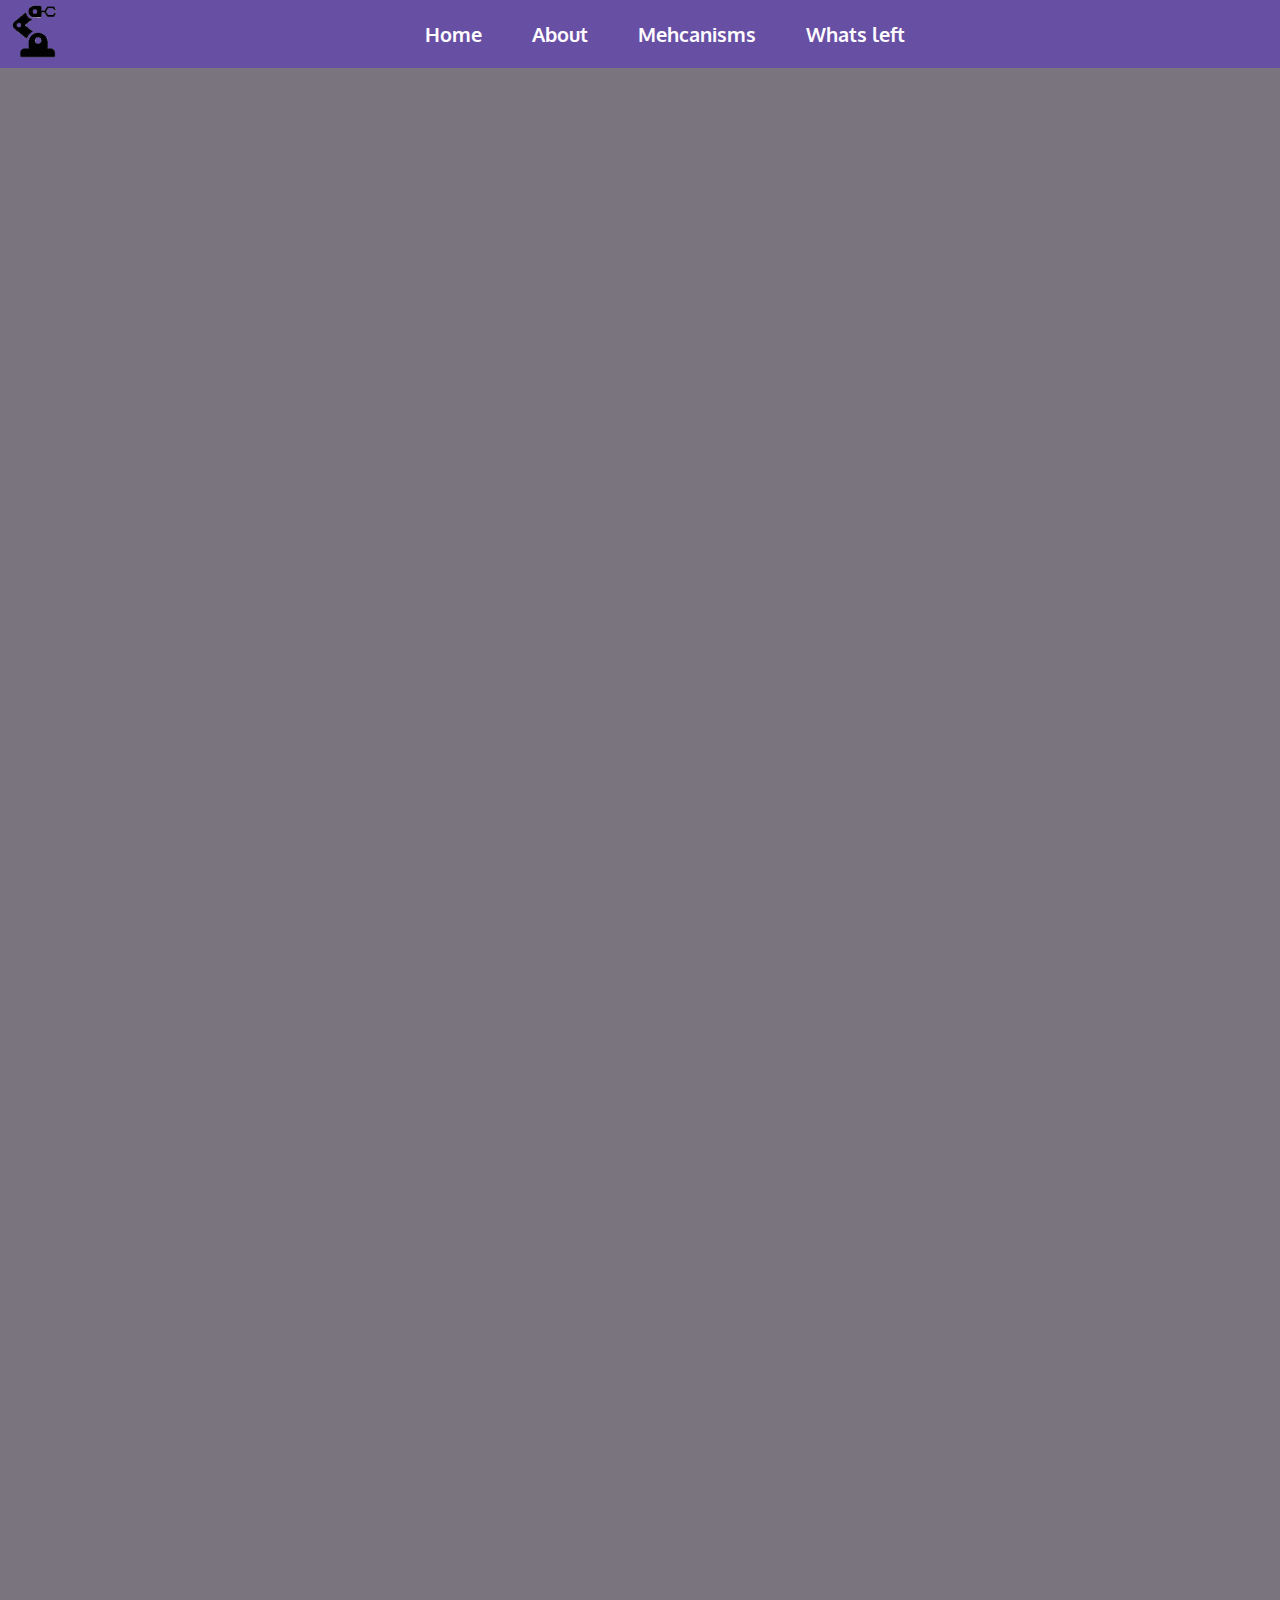
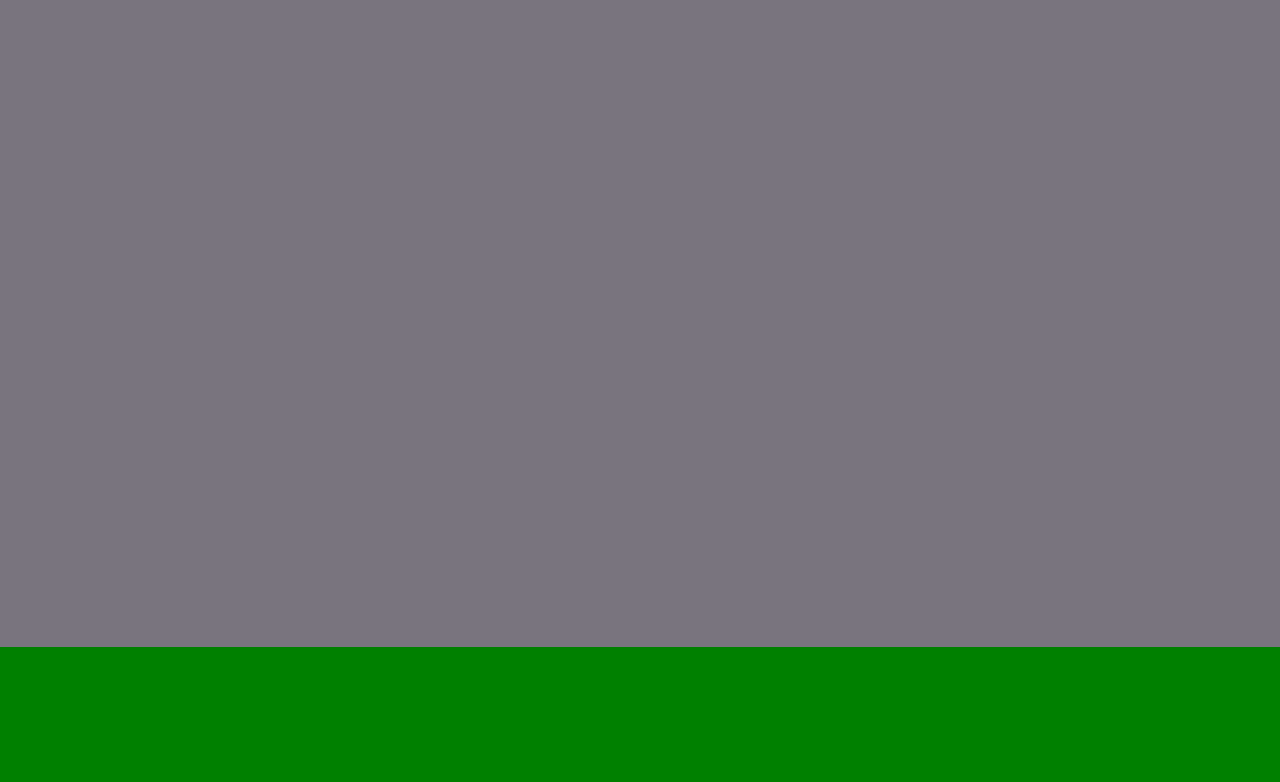
==== about.html @ 364c3761 "Jobbat vidare på första sidan" ====
<!DOCTYPE html>
<html lang="en">
<head>
    <meta charset="UTF-8">
    <meta http-equiv="X-UA-Compatible" content="IE=edge">
    <meta name="viewport" content="width=device-width, initial-scale=1.0">
    <title>Document</title>
    <link rel="stylesheet" href="css/css.css">
</head>
<body>
    <div class="wrapperABOUT">
        <nav>
            <div class="logo"></div>
            <a href="">Home</a>
            <a href="about.html">About</a>
            <a href="mechanisms.hhtml">Mehcanisms</a>
            <a href="whatsleft.html">Whats left</a>
        </nav>

        <section></section>

        <section></section>

        <section></section>
        
        <footer></footer>
    </div>
</body>
<script src="js/js.js"></script>
</html>
---- css/css.css ----
@font-face {
    font-family: Oxygen-bold;
    src: url(../misc/Oxygen/Oxygen-Bold.ttf);
}

@font-face {
    font-family: Oxygen-regular;
    src: url(../misc/Oxygen/Oxygen-Regular.ttf);
}

body{
    margin: 0;
    background-color: #79747E;
}

/* //////////////////////// INDEX HTML ////////////////////////*/
.wrapper{
    width: 100%;
    height: 100%;
    display: grid;
    grid-template-areas: 
    "nav"
    "hd"
    "mn"
    "sec"
    "ft";
    grid-template-rows: 7.5vh 92.5vh 80vh 33% 15vh;
    gap: 1vh;
}

nav{
    background-color: #6750A4;
    grid-area: nav;
    font-family: Oxygen-bold;
    display: flex;
    justify-content: center;
    align-items: center;
}
    nav a{
        text-decoration: none;
        color: #FFFBFE;
        transition: color 0.3s;
        margin-left: 50px;
        font-size: 1.25rem;
    }
    nav a:hover{
        color: black;
    }

    nav div{
        background-image: url(../img/robotlogo.png);
        height: 7.5vh;
        aspect-ratio: 1/1;
        left: 0;
        position: absolute;background-size: contain;
    }

header{
    background-color: coral;
    grid-area: hd;
    background-image: url(../img/what.jpg);
    display: flex;
    justify-content: center;
    align-items: center;
}
    .blur{
        backdrop-filter: blur(10px);
        width: 100%;
        height: 31%;
        display: flex;
        align-items: center;
        justify-content: center;
        font-size: 3rem;
        flex-direction:column;
    }

    .blur p{
        font-size: 1rem;
        margin: 0;
    }

    .blur h1{
        margin: 0;
    }

main{
    background-color: violet;
    grid-area: mn;
}

section{
    background-color: #79747E;
    grid-area: sec;
    display: flex;
    justify-content: space-evenly;
    align-items: center;
}
    .selection{
        flex:1;
        display: flex;
        flex-direction: column;
        justify-self: center;
        align-items: center;
        text-align: center;
        box-sizing: border-box;
        padding: 25px;
        /* Image */
        background-image: url(../img/sHOULDER.png);
        background-size: cover;
        background-position: 50%;
        height: 100%;
    }
    section h1{
        font-size: 3rem;
        margin: 0;
    }
    section p{
        font-size: 1.5rem;

    }
    section a{
        text-decoration: none;
        width: 32%;
        height: 100%;
        color: black;
        font-family: Oxygen-regular;
    }

footer{
    background-color: green;
    grid-area: ft;
}

/* //////////////////////// ABOUT HTML ////////////////////////*/
.wrapperABOUT{
    width: 100%;
    height: 100%;
    display: grid;
    grid-template-areas: 
    "nav"
    "hd"
    "mn"
    "sec"
    "ft";
    grid-template-rows: 7.5vh 92.5vh 80vh 33% 15vh;
    gap: 1vh;
}
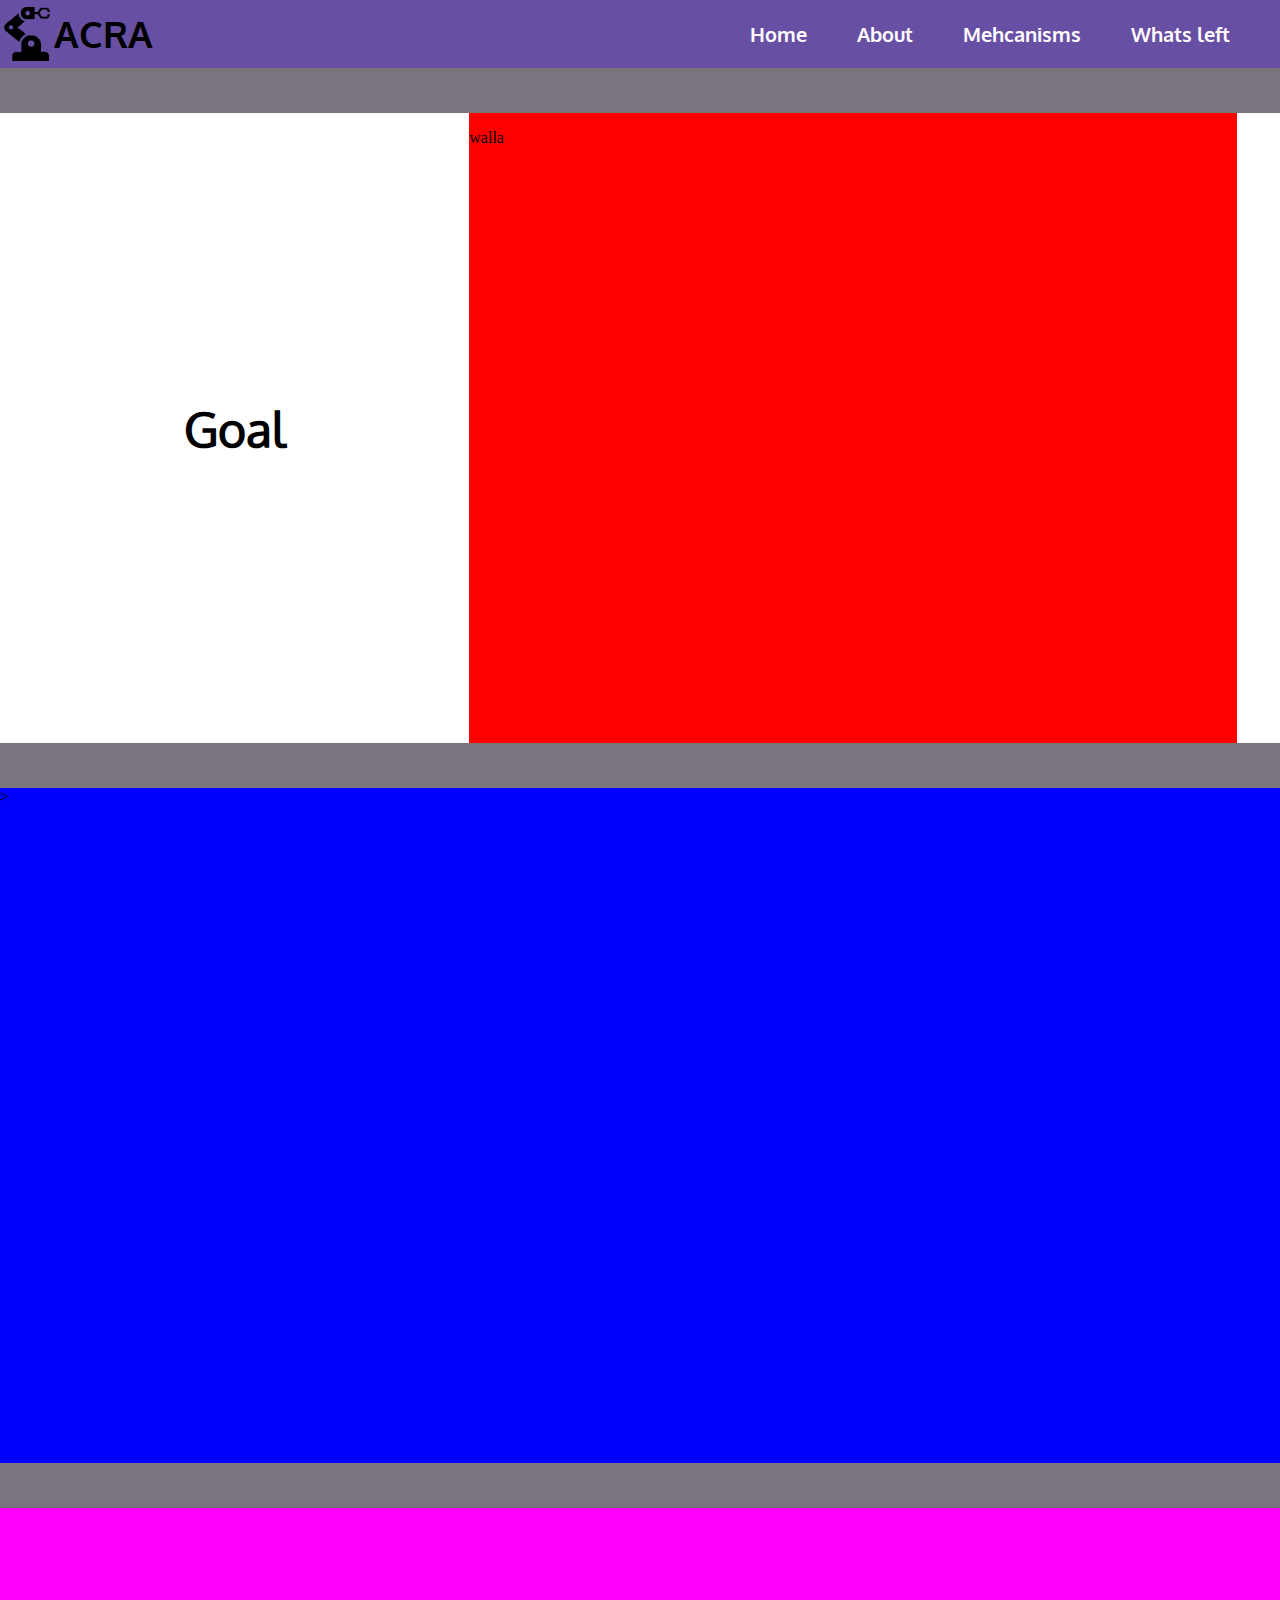
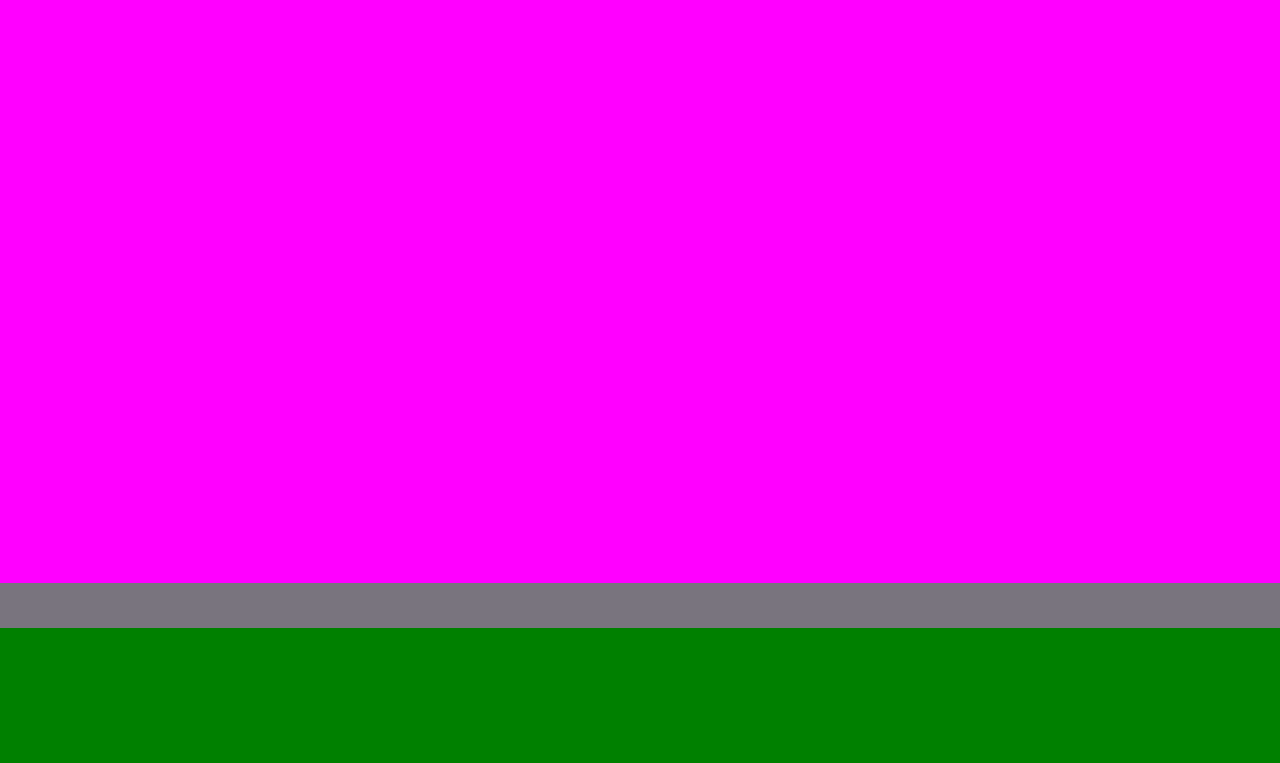
==== commit 6ef5f7ca: "Fri Tid" ====
--- a/about.html
+++ b/about.html
@@ -4,24 +4,32 @@
     <meta charset="UTF-8">
     <meta http-equiv="X-UA-Compatible" content="IE=edge">
     <meta name="viewport" content="width=device-width, initial-scale=1.0">
-    <title>Document</title>
+    <title>About</title>
     <link rel="stylesheet" href="css/css.css">
 </head>
 <body>
     <div class="wrapperABOUT">
         <nav>
-            <div class="logo"></div>
-            <a href="">Home</a>
-            <a href="about.html">About</a>
-            <a href="mechanisms.hhtml">Mehcanisms</a>
+            <div class="logo">
+                <img src="img/robotlogo.png" alt="Logo">
+                <h3>ACRA</h3>
+              </div>
+            <a href=index.html>Home</a>
+            <a href="">About</a>
+            <a href="mechanisms.html">Mehcanisms</a>
             <a href="whatsleft.html">Whats left</a>
         </nav>
 
-        <section></section>
+        <section class="sec1">
+            <h1 class="aboutHeading">Goal</h1>
+            <div class="about">
+                <p>walla</p>
+            </div>
+        </section>
 
-        <section></section>
+        <section class="sec2">></section>
 
-        <section></section>
+        <section class="sec3"></section>
         
         <footer></footer>
     </div>
--- a/css/css.css
+++ b/css/css.css
@@ -33,29 +33,34 @@
     grid-area: nav;
     font-family: Oxygen-bold;
     display: flex;
-    justify-content: center;
+    justify-content: right;
     align-items: center;
 }
     nav a{
         text-decoration: none;
         color: #FFFBFE;
         transition: color 0.3s;
-        margin-left: 50px;
+        margin-right: 50px;
         font-size: 1.25rem;
     }
     nav a:hover{
         color: black;
     }
 
-    nav div{
-        background-image: url(../img/robotlogo.png);
+    nav .logo{
         height: 7.5vh;
-        aspect-ratio: 1/1;
+        display: flex;
+        align-items: center;
         left: 0;
+        top: 0;
         position: absolute;background-size: contain;
-    }
-
-header{
+        font-size: 2rem;
+    }
+        nav .logo img{
+            height: 80%;
+            aspect-ratio: 1/1;
+        }
+.headerIndex{
     background-color: coral;
     grid-area: hd;
     background-image: url(../img/what.jpg);
@@ -73,14 +78,16 @@
         font-size: 3rem;
         flex-direction:column;
     }
-
+    
     .blur p{
         font-size: 1rem;
         margin: 0;
-    }
-
+        font-family: Oxygen-regular;
+    }
+    
     .blur h1{
         margin: 0;
+        font-family: Oxygen-bold;
     }
 
 main{
@@ -88,7 +95,7 @@
     grid-area: mn;
 }
 
-section{
+.indexSection{
     background-color: #79747E;
     grid-area: sec;
     display: flex;
@@ -110,15 +117,15 @@
         background-position: 50%;
         height: 100%;
     }
-    section h1{
+    .indexSection h1{
         font-size: 3rem;
         margin: 0;
     }
-    section p{
+    .indexSection p{
         font-size: 1.5rem;
 
     }
-    section a{
+    .indexSection a{
         text-decoration: none;
         width: 32%;
         height: 100%;
@@ -129,6 +136,18 @@
 footer{
     background-color: green;
     grid-area: ft;
+    display: flex;
+    justify-content: center;
+    align-items: center;
+}
+
+footer img{
+    height: 80%;
+    aspect-ratio: 1/1;
+}
+footer h3{
+    font-size: 3rem;
+    font-family: Oxygen-bold;
 }
 
 /* //////////////////////// ABOUT HTML ////////////////////////*/
@@ -138,10 +157,142 @@
     display: grid;
     grid-template-areas: 
     "nav"
+    "sec1"
+    "sec2"
+    "sec3"
+    "ft";
+    grid-template-rows: 7.5vh 80vh 80vh 80vh 15vh;
+}
+
+.sec1{
+    grid-area: sec1;
+    background-color: white;
+    margin-top: 5vh;
+    margin-bottom: 5vh;
+    display: flex;
+    flex-direction: row;
+    align-items: center;
+    justify-content: space-evenly;
+}
+.sec2{
+    grid-area: sec2;
+    background-color: blue;
+    margin-bottom: 5vh;
+}
+.sec3{
+    grid-area: sec3;
+    background-color: magenta;
+    margin-bottom: 5vh;
+}
+
+.about{
+    width: 60%;
+    height: 100%;
+    background-color: red;
+}
+.aboutHeading{
+    width: 30%;
+    height: 70vh;
+    display: flex;
+    justify-content: center;
+    align-items: center;
+    font-size: 3rem;
+    font-family: Oxygen-regular;
+}
+
+/* //////////////////////// MECHANISM HTML ////////////////////////*/
+
+.wrapperMechanisms{
+    width: 100%;
+    height: 100%;
+    display: grid;
+    grid-template-areas: 
+    "nav"
     "hd"
     "mn"
-    "sec"
-    "ft";
-    grid-template-rows: 7.5vh 92.5vh 80vh 33% 15vh;
-    gap: 1vh;
-}+    "ft";
+    grid-template-rows: 7.5vh 45vh 1fr 15vh;
+    gap: 5vh;
+}
+
+.hdMechanisms{
+    grid-area: hd;
+    background-color: red;
+}
+
+.mainMechanisms{
+    grid: mn;
+    background-color: grey;
+    display: flex;
+    justify-content: center;
+    align-items: center;
+    background-color: #6750A4;
+    flex-wrap: wrap;
+}   
+
+.sectionMechanisms{
+    height: 70vh;
+    width: 45vw;
+    border: solid black 10px;
+    background-color: #EADDFF;
+    font-family: Oxygen-regular;
+    padding: 15px;
+    box-sizing: border-box;
+}
+    .sectionMechanisms h2{
+        font-size: 2rem;
+        font-weight: 700;
+    }
+
+.mainMechanisms img{
+    height: 70vh;
+    width: 45vw;
+    border: solid black 10px;
+    box-sizing: border-box;
+}
+
+
+/* //////////////////////// WHATS LEFT HTML ////////////////////////*/
+.wrapperWhatsLeft{
+    width: 100%;
+    height: 100%;
+    display: grid;
+    grid-template-areas: 
+    "nav"
+    "hd"
+    "mn"
+    "ft";
+    grid-template-rows: 7.5vh 45vh 1fr 15vh;
+    gap: 5vh;
+}
+
+.hdWhatsLeft{
+    grid-area: hd;
+    background-color: red;
+}
+
+.mainWhatsLeft{
+    grid: mn;
+    background-color: grey;
+    display: flex;
+    justify-content: space-evenly;
+}   
+
+.whatsLeftSection{
+    height: 70vh;
+    width: 35vw;
+    background-color: mediumaquamarine;
+    display: flex;
+    align-items: center;
+    flex-direction: column;
+    padding: 3vh;
+    box-sizing: border-box;
+}
+    .whatsLeftSection h2{
+        font-size: 2rem;
+        font-family: Oxygen-regular;
+        margin: 0;
+    }
+    .whatsLeftSection p{
+        font-weight: 400;
+    }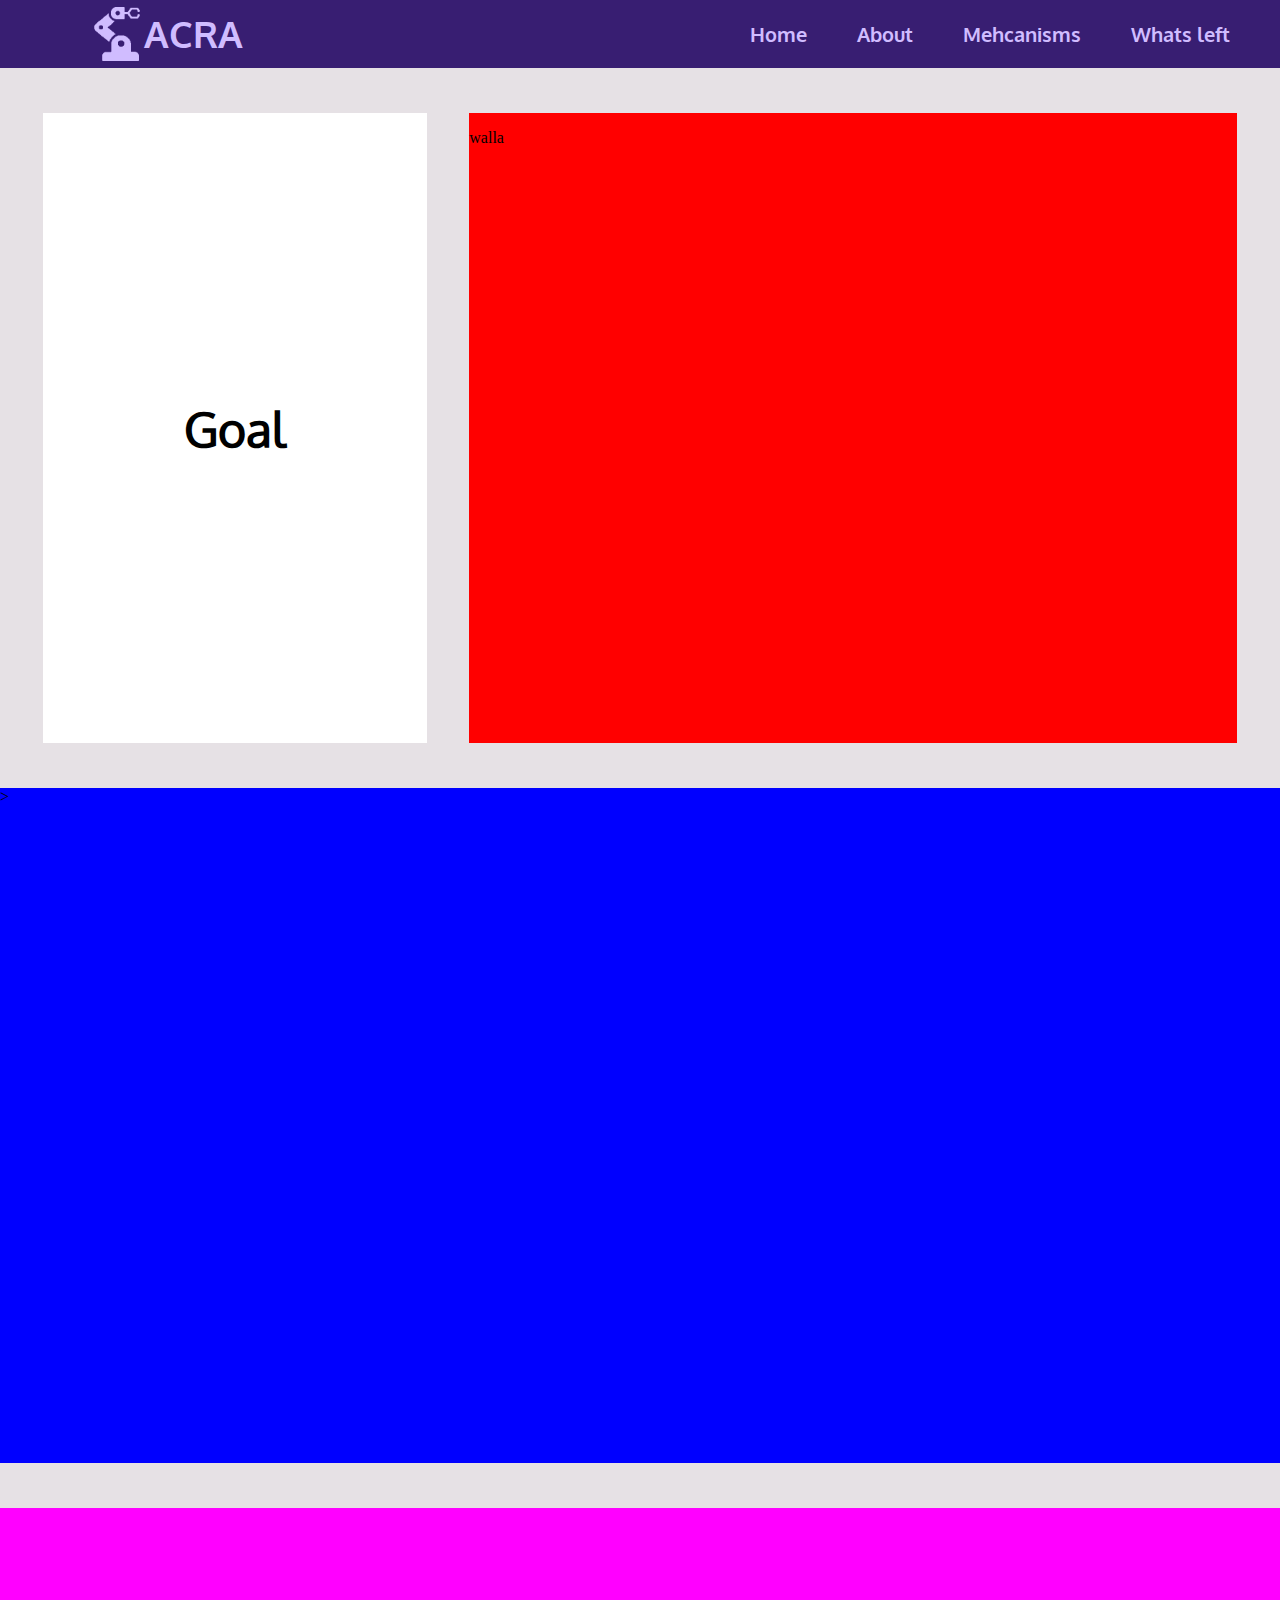
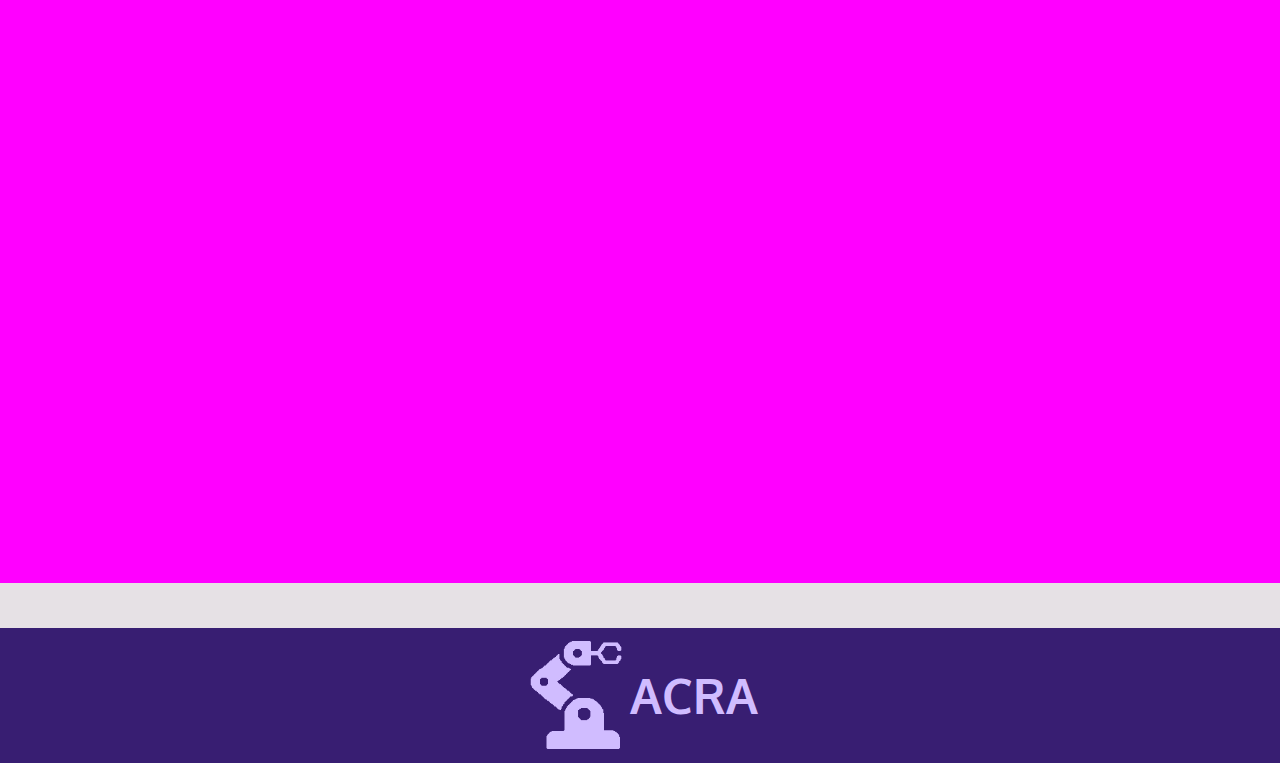
==== commit 550dd97a: "Mobil och Colors" ====
--- a/about.html
+++ b/about.html
@@ -8,8 +8,22 @@
     <link rel="stylesheet" href="css/css.css">
 </head>
 <body>
-    <div class="wrapperABOUT">
+    <div class="menu">
+        <a href="index.html">Home</a>
+        <a href="">About</a>
+        <a href="mechanisms.html">Mehcanisms</a>
+        <a href="whatsleft.html">Whats left</a>
+    </div>
+
+    <div class="fade-layer"></div>
+    
+        <div class="wrapperABOUT">
+            
         <nav>
+            <div class="menuButton">
+                <img src="img/menuButton.png" alt="Menu Button">
+            </div>
+
             <div class="logo">
                 <img src="img/robotlogo.png" alt="Logo">
                 <h3>ACRA</h3>
@@ -31,7 +45,10 @@
 
         <section class="sec3"></section>
         
-        <footer></footer>
+        <footer>
+            <img src="img/robotlogo.png" alt="Logo">
+            <h3>ACRA</h3>
+        </footer>
     </div>
 </body>
 <script src="js/js.js"></script>
--- a/css/css.css
+++ b/css/css.css
@@ -10,289 +10,420 @@
 
 body{
     margin: 0;
-    background-color: #79747E;
+    background-color: #E6E1E5;
 }
-
+/* ////////////////////// FOR ALL DEVICES /////////////////////*/
+    /* //////////////////////// MENU ////////////////////////*/
+    .fade-layer{
+        position: fixed;
+        top: 0;
+        left: 0;
+        right: 0;
+        bottom: 0;
+        background-color: rgba(0,0,0,0.5);
+        display: none;
+        z-index: 5;
+    }
+    
+    .fade-layer.visible{
+        display: block;
+    }
+
+    .menu{
+    height: 100vh;
+    width: 50vw;
+    background: #79747E;
+    position: fixed;
+    top: 0;
+    left: -90vw;
+    transition: left 0.3s;
+    box-shadow: 10px 0px 21px -10px rgba(0,0,0,0.75);
+    z-index: 10;
+    display: flex;
+    flex-direction: column;
+    }
+
+    .menu a{
+        margin-left: 5vw;
+        text-decoration: none;
+        font-size: 1.25rem;
+        font-family: Oxygen-bold;
+        color: black;
+        border-bottom: 5px solid black;
+        margin-bottom: 20px;
+    }
+
+    .show{
+        left: 0;
+    }
+
+    /* //////////////////////// INDEX HTML ////////////////////////*/
+    .wrapper{
+        width: 100%;
+        height: 100%;
+        display: grid;
+        grid-template-areas: 
+        "nav"
+        "hd"
+        "mn"
+        "sec"
+        "ft";
+        gap: 2vh;
+    }
+    main{
+        background-color: #6750A4;
+        grid-area: mn;
+    }
+    .indexSection{
+        background-color: #E6E1E5;
+        grid-area: sec;
+        display: flex;
+        justify-content: space-evenly;
+        align-items: center;
+    }
+        .selection{
+            flex:1;
+            display: flex;
+            flex-direction: column;
+            justify-self: center;
+            align-items: center;
+            text-align: center;
+            box-sizing: border-box;
+            background-image: url(../img/sHOULDER.png);
+            background-size: cover;
+            background-position: 50%;
+        }
+        .indexSection h1{
+            font-size: 3rem;
+            margin: 0;
+        }
+        .indexSection p{
+            font-size: 1.25rem;
+        }
+        .indexSection a{
+            text-decoration: none;
+            color: black;
+            font-family: Oxygen-regular;
+        }
+
+        .headerIndex{
+            background-color: coral;
+            grid-area: hd;
+            background-image: url(../img/what.jpg);
+            display: flex;
+            justify-content: center;
+            align-items: center;
+        }
+            .blur{
+                -webkit-backdrop-filter: blur(10px);
+                backdrop-filter: blur(10px);
+                width: 100%;
+                height: 31%;
+                display: flex;
+                align-items: center;
+                justify-content: center;
+                font-size: 3rem;
+                flex-direction:column;
+            }
+            
+            .blur p{
+                font-size: 1rem;
+                margin: 0;
+                font-family: Oxygen-regular;
+            }
+            
+            .blur h1{
+                margin: 0;
+                font-family: Oxygen-bold;
+            }
+            
+    footer{
+        background-color: #381E72;
+        grid-area: ft;
+        display: flex;
+        justify-content: center;
+        align-items: center;
+        color: #D0BCFF;
+    }
+    
+    footer img{
+        height: 80%;
+        aspect-ratio: 1/1;
+    }
+    
+    /* //////////////////////// ABOUT HTML ////////////////////////*/
+    .wrapperABOUT{
+        width: 100%;
+        height: 100%;
+        display: grid;
+        grid-template-areas: 
+        "nav"
+        "sec1"
+        "sec2"
+        "sec3"
+        "ft";
+    }
+    .sec1{
+        grid-area: sec1;
+        margin-top: 5vh;
+        margin-bottom: 5vh;
+        display: flex;
+        flex-direction: row;
+        align-items: center;
+    }
+    .sec2{
+        grid-area: sec2;
+        background-color: blue;
+        margin-bottom: 5vh;
+    }
+    .sec3{
+        grid-area: sec3;
+        background-color: magenta;
+        margin-bottom: 5vh;
+    }
+
+    .about{
+        height: 100%;
+        background-color: red;
+    }
+    .aboutHeading{
+        height: 100%;
+        display: flex;
+        justify-content: center;
+        align-items: center;
+        font-size: 3rem;
+        font-family: Oxygen-regular;
+        background-color: white;
+    }
+
+     /* //////////////////////// MECHANISMS HTML ////////////////////////*/
+    .wrapperMechanisms{
+        width: 100%;
+        height: 100%;
+        display: grid;
+        grid-template-areas: 
+        "nav"
+        "hd"
+        "mn"
+        "ft";
+        grid-template-rows: 7.5vh 45vh 1fr 15vh;
+        gap: 5vh;
+    }
+
+    .hdMechanisms{
+        grid-area: hd;
+        background-color: red;
+    }
+
+    .mainMechanisms{
+        grid: mn;
+        background-color: grey;
+        display: flex;
+        justify-content: center;
+        align-items: center;
+        background-color: #6750A4;
+        flex-wrap: wrap;
+    }   
+
+    .sectionMechanisms{
+        height: 70vh;
+        width: 45vw;
+        border: solid black 10px;
+        background-color: #EADDFF;
+        font-family: Oxygen-regular;
+        padding: 15px;
+        box-sizing: border-box;
+    }
+        .sectionMechanisms h2{
+            font-size: 2rem;
+            font-weight: 700;
+        }
+
+    .mainMechanisms img{
+        height: 70vh;
+        width: 45vw;
+        border-left: solid black 10px;
+        border-top: solid black 10px;
+        border-bottom: solid black 10px;
+        box-sizing: border-box;
+    }
+
+/* //////////////////////// FOR DESKTOP ////////////////////////*/
+@media screen and (min-width:700px){
 /* //////////////////////// INDEX HTML ////////////////////////*/
-.wrapper{
-    width: 100%;
-    height: 100%;
-    display: grid;
-    grid-template-areas: 
-    "nav"
-    "hd"
-    "mn"
-    "sec"
-    "ft";
-    grid-template-rows: 7.5vh 92.5vh 80vh 33% 15vh;
-    gap: 1vh;
-}
-
-nav{
-    background-color: #6750A4;
-    grid-area: nav;
-    font-family: Oxygen-bold;
-    display: flex;
-    justify-content: right;
-    align-items: center;
-}
+    .wrapper{
+        grid-template-rows: 7.5vh 92.5vh 80vh 33% 15vh;
+    }
+
+    nav{
+        background-color: #381E72;
+        width: 100%;
+        height: 7.5vh;
+        position: fixed;
+        font-family: Oxygen-bold;
+        display: flex;
+        justify-content: right;
+        align-items: center;
+        z-index: 2;
+    }
     nav a{
         text-decoration: none;
-        color: #FFFBFE;
+        color: #D0BCFF;
         transition: color 0.3s;
         margin-right: 50px;
         font-size: 1.25rem;
     }
     nav a:hover{
-        color: black;
+        color: white;
     }
 
     nav .logo{
         height: 7.5vh;
         display: flex;
         align-items: center;
-        left: 0;
+        left: 10vh;
         top: 0;
         position: absolute;background-size: contain;
         font-size: 2rem;
-    }
-        nav .logo img{
-            height: 80%;
-            aspect-ratio: 1/1;
-        }
-.headerIndex{
-    background-color: coral;
-    grid-area: hd;
-    background-image: url(../img/what.jpg);
-    display: flex;
-    justify-content: center;
-    align-items: center;
+        color: #D0BCFF;
+    }
+    nav .logo img{
+        height: 80%;
+        aspect-ratio: 1/1;
+    }
+    .menuButton{
+        display: none;
+    }
+
+    .selection{
+        padding: 25px;
+        height: 100%;
+    }
+    .indexSection a{
+        width: 32%;
+        height: 100%;
+    }
+
+    footer h3{
+        font-size: 3rem;
+        font-family: Oxygen-bold;
+    }
+
+/* //////////////////////// ABOUT HTML ////////////////////////*/
+    .sec1{
+        justify-content: space-evenly;
+    }
+    .about{
+        width: 60%;
+    }
+    .aboutHeading{
+        width: 30%;
+    }
+    .wrapperABOUT{
+        grid-template-rows: 7.5vh 80vh 80vh 80vh 15vh;
+    }
+
+/* //////////////////////// MECHANISM HTML ////////////////////////*/
+
+
+
+/* //////////////////////// WHATS LEFT HTML ////////////////////////*/
+    .wrapperWhatsLeft{
+        width: 100%;
+        height: 100%;
+        display: grid;
+        grid-template-areas: 
+        "nav"
+        "hd"
+        "mn"
+        "ft";
+        grid-template-rows: 7.5vh 45vh 1fr 15vh;
+        gap: 5vh;
+    }
+
+    .hdWhatsLeft{
+        grid-area: hd;
+        background-color: red;
+    }
+
+    .mainWhatsLeft{
+        grid: mn;
+        background-color: grey;
+        display: flex;
+        justify-content: space-evenly;
+    }   
+
+    .whatsLeftSection{
+        height: 70vh;
+        width: 35vw;
+        background-color: mediumaquamarine;
+        display: flex;
+        align-items: center;
+        flex-direction: column;
+        padding: 3vh;
+        box-sizing: border-box;
+    }
+        .whatsLeftSection h2{
+            font-size: 2rem;
+            font-family: Oxygen-regular;
+            margin: 0;
+        }
+        .whatsLeftSection p{
+            font-weight: 400;
+        }
 }
-    .blur{
-        backdrop-filter: blur(10px);
-        width: 100%;
-        height: 31%;
-        display: flex;
-        align-items: center;
-        justify-content: center;
-        font-size: 3rem;
-        flex-direction:column;
+
+/* //////////////////////// FOR MOBIL ////////////////////////*/
+@media screen and (max-width:700px){
+    /* //////////////////////// INDEX HTML ////////////////////////*/
+    .wrapper{
+        grid-template-rows: 7.5vh 92.5vh 80vh 33% 15vh;
     }
     
-    .blur p{
-        font-size: 1rem;
-        margin: 0;
-        font-family: Oxygen-regular;
-    }
-    
-    .blur h1{
-        margin: 0;
-        font-family: Oxygen-bold;
-    }
-
-main{
-    background-color: violet;
-    grid-area: mn;
-}
-
-.indexSection{
-    background-color: #79747E;
-    grid-area: sec;
-    display: flex;
-    justify-content: space-evenly;
-    align-items: center;
-}
+    .menuButton{
+        display: inline;
+        height: 10vh;
+        aspect-ratio: 1/1;
+        position: fixed;
+        z-index: 1;
+    }
+
+    .menuButton img{
+        width: 100%;
+        z-index: 0;
+    }
+    nav a{
+        display: none;
+    }
+    .logo{
+        display: none;
+    }
+
+    .indexSection{
+        flex-direction: column;
+    }
     .selection{
-        flex:1;
-        display: flex;
-        flex-direction: column;
-        justify-self: center;
-        align-items: center;
-        text-align: center;
-        box-sizing: border-box;
-        padding: 25px;
-        /* Image */
-        background-image: url(../img/sHOULDER.png);
-        background-size: cover;
-        background-position: 50%;
-        height: 100%;
-    }
-    .indexSection h1{
-        font-size: 3rem;
-        margin: 0;
-    }
-    .indexSection p{
-        font-size: 1.5rem;
-
+        height: 100%;
     }
     .indexSection a{
-        text-decoration: none;
-        width: 32%;
-        height: 100%;
-        color: black;
-        font-family: Oxygen-regular;
-    }
-
-footer{
-    background-color: green;
-    grid-area: ft;
-    display: flex;
-    justify-content: center;
-    align-items: center;
-}
-
-footer img{
-    height: 80%;
-    aspect-ratio: 1/1;
-}
-footer h3{
-    font-size: 3rem;
-    font-family: Oxygen-bold;
-}
-
-/* //////////////////////// ABOUT HTML ////////////////////////*/
-.wrapperABOUT{
-    width: 100%;
-    height: 100%;
-    display: grid;
-    grid-template-areas: 
-    "nav"
-    "sec1"
-    "sec2"
-    "sec3"
-    "ft";
-    grid-template-rows: 7.5vh 80vh 80vh 80vh 15vh;
-}
-
-.sec1{
-    grid-area: sec1;
-    background-color: white;
-    margin-top: 5vh;
-    margin-bottom: 5vh;
-    display: flex;
-    flex-direction: row;
-    align-items: center;
-    justify-content: space-evenly;
-}
-.sec2{
-    grid-area: sec2;
-    background-color: blue;
-    margin-bottom: 5vh;
-}
-.sec3{
-    grid-area: sec3;
-    background-color: magenta;
-    margin-bottom: 5vh;
-}
-
-.about{
-    width: 60%;
-    height: 100%;
-    background-color: red;
-}
-.aboutHeading{
-    width: 30%;
-    height: 70vh;
-    display: flex;
-    justify-content: center;
-    align-items: center;
-    font-size: 3rem;
-    font-family: Oxygen-regular;
-}
-
-/* //////////////////////// MECHANISM HTML ////////////////////////*/
-
-.wrapperMechanisms{
-    width: 100%;
-    height: 100%;
-    display: grid;
-    grid-template-areas: 
-    "nav"
-    "hd"
-    "mn"
-    "ft";
-    grid-template-rows: 7.5vh 45vh 1fr 15vh;
-    gap: 5vh;
-}
-
-.hdMechanisms{
-    grid-area: hd;
-    background-color: red;
-}
-
-.mainMechanisms{
-    grid: mn;
-    background-color: grey;
-    display: flex;
-    justify-content: center;
-    align-items: center;
-    background-color: #6750A4;
-    flex-wrap: wrap;
-}   
-
-.sectionMechanisms{
-    height: 70vh;
-    width: 45vw;
-    border: solid black 10px;
-    background-color: #EADDFF;
-    font-family: Oxygen-regular;
-    padding: 15px;
-    box-sizing: border-box;
-}
-    .sectionMechanisms h2{
-        font-size: 2rem;
-        font-weight: 700;
-    }
-
-.mainMechanisms img{
-    height: 70vh;
-    width: 45vw;
-    border: solid black 10px;
-    box-sizing: border-box;
-}
-
-
-/* //////////////////////// WHATS LEFT HTML ////////////////////////*/
-.wrapperWhatsLeft{
-    width: 100%;
-    height: 100%;
-    display: grid;
-    grid-template-areas: 
-    "nav"
-    "hd"
-    "mn"
-    "ft";
-    grid-template-rows: 7.5vh 45vh 1fr 15vh;
-    gap: 5vh;
-}
-
-.hdWhatsLeft{
-    grid-area: hd;
-    background-color: red;
-}
-
-.mainWhatsLeft{
-    grid: mn;
-    background-color: grey;
-    display: flex;
-    justify-content: space-evenly;
-}   
-
-.whatsLeftSection{
-    height: 70vh;
-    width: 35vw;
-    background-color: mediumaquamarine;
-    display: flex;
-    align-items: center;
-    flex-direction: column;
-    padding: 3vh;
-    box-sizing: border-box;
-}
-    .whatsLeftSection h2{
-        font-size: 2rem;
-        font-family: Oxygen-regular;
-        margin: 0;
-    }
-    .whatsLeftSection p{
-        font-weight: 400;
-    }+        width: 100%;
+        height: 32%;
+    }
+
+    footer h3{
+        display: none;
+    }
+
+    /* //////////////////////// ABOUT HTML ////////////////////////*/
+    .about{
+        width: 65%;
+    }
+    .aboutHeading{
+        width: 35%;
+    }
+    .wrapperABOUT{
+        grid-template-rows: 7.5vh 100vh 80vh 80vh 15vh;
+    }
+
+    /* //////////////////////// MECHANISM HTML ////////////////////////*/
+}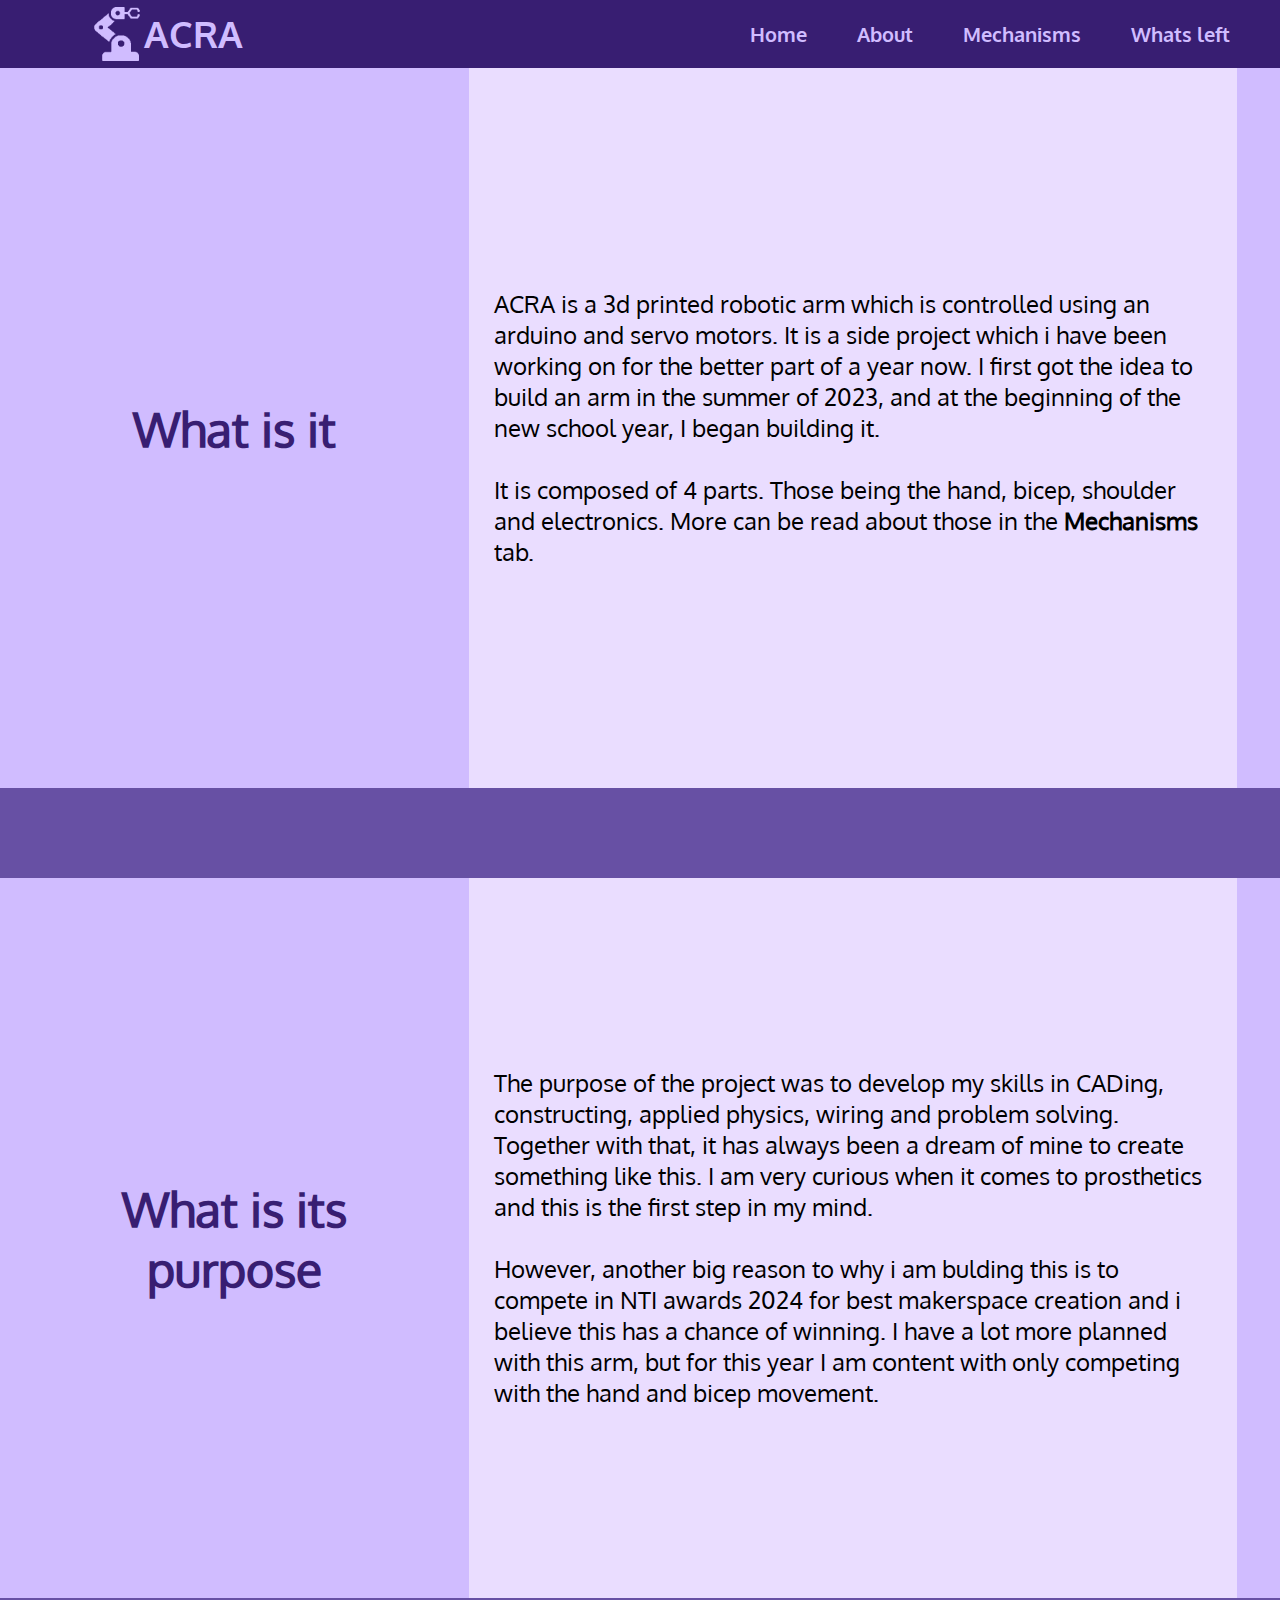
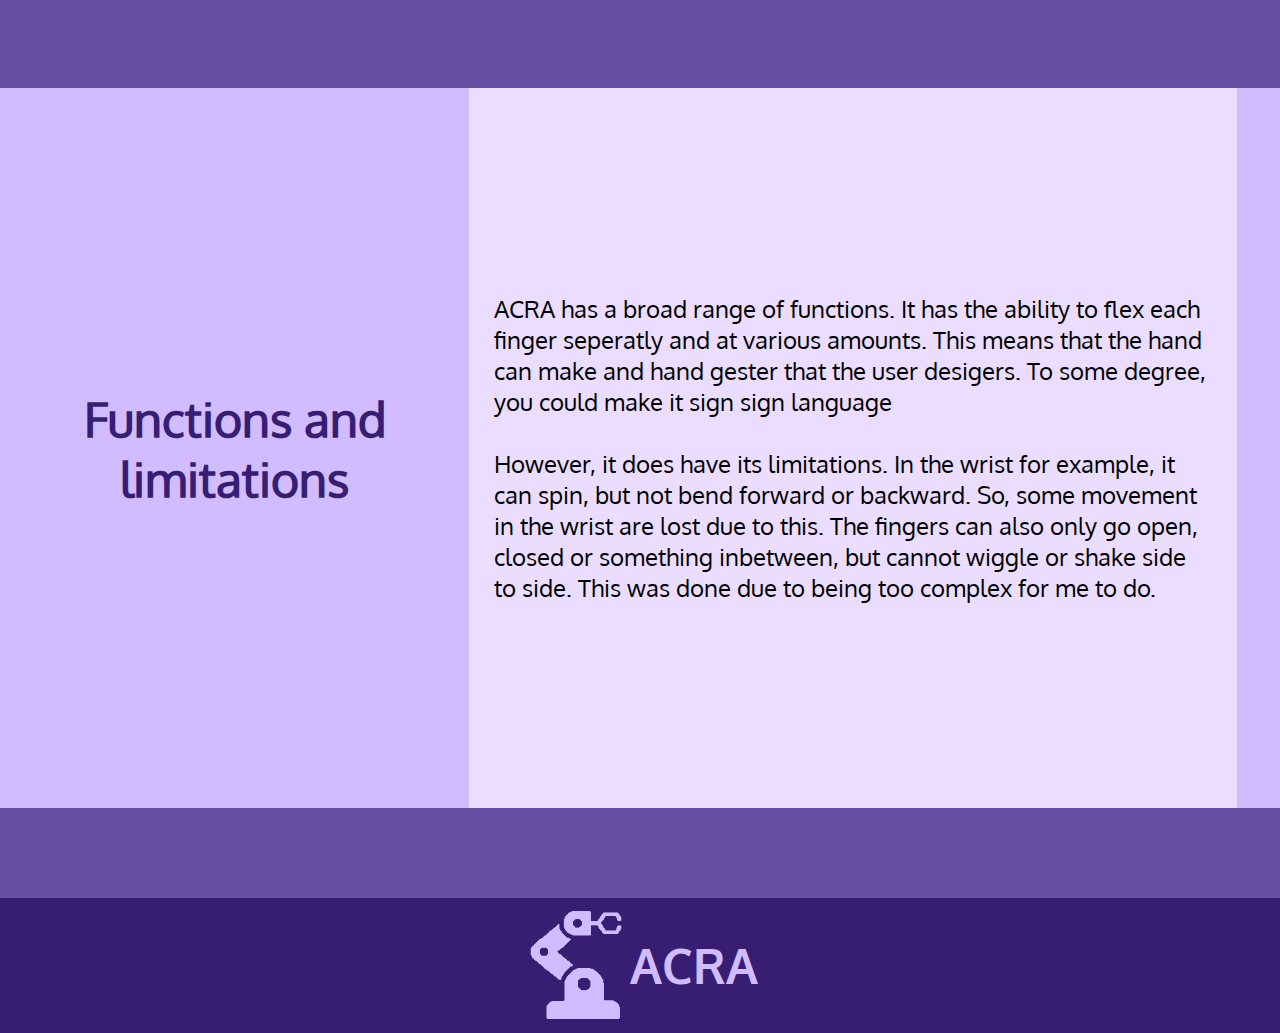
==== commit e3998641: "Klar" ====
--- a/about.html
+++ b/about.html
@@ -11,13 +11,13 @@
     <div class="menu">
         <a href="index.html">Home</a>
         <a href="">About</a>
-        <a href="mechanisms.html">Mehcanisms</a>
+        <a href="mechanisms.html">Mechanisms</a>
         <a href="whatsleft.html">Whats left</a>
     </div>
 
     <div class="fade-layer"></div>
     
-        <div class="wrapperABOUT">
+    <div class="wrapperABOUT">
             
         <nav>
             <div class="menuButton">
@@ -30,26 +30,56 @@
               </div>
             <a href=index.html>Home</a>
             <a href="">About</a>
-            <a href="mechanisms.html">Mehcanisms</a>
+            <a href="mechanisms.html">Mechanisms</a>
             <a href="whatsleft.html">Whats left</a>
         </nav>
+        <main class="aboutMain">
+            <section>
+                <h1 class="aboutHeading">What is it</h1>
+                <div class="about">
+                    <p>
+                        ACRA is a 3d printed robotic arm which is controlled using an arduino and servo motors. It is a side
+                        project which i have been working on for the better part of a year now. I first got the idea to build an
+                        arm in the summer of 2023, and at the beginning of the new school year, I began building it. <br><br> It is 
+                        composed of 4 parts. Those being the hand, bicep, shoulder and electronics. More can be read about those in the
+                         <b>Mechanisms</b> tab.
+                    </p>
+                </div>
+            </section>
 
-        <section class="sec1">
-            <h1 class="aboutHeading">Goal</h1>
-            <div class="about">
-                <p>walla</p>
-            </div>
-        </section>
+            <section>
+                <h1 class="aboutHeading">What is its purpose</h1>
+                <div class="about">
+                    <p>
+                        The purpose of the project was to develop my skills in CADing, constructing, applied physics, wiring and
+                        problem solving. Together with that, it has always been a dream of mine to create something like this. I 
+                        am very curious when it comes to prosthetics and this is the first step in my mind. <br><br> However,
+                        another big reason to why i am bulding this is to compete in NTI awards 2024 for best makerspace creation
+                        and i believe this has a chance of winning. I have a lot more planned with this arm, but for this year I am
+                        content with only competing with the hand and bicep movement.
+                    </p>
+                </div>
+            </section>
 
-        <section class="sec2">></section>
-
-        <section class="sec3"></section>
+            <section>
+                <h1 class="aboutHeading">Functions and limitations</h1>
+                <div class="about">
+                    <p>
+                        ACRA has a broad range of functions. It has the ability to flex each finger seperatly and at various amounts.
+                        This means that the hand can make and hand gester that the user desigers. To some degree, you could make it
+                        sign sign language <br><br> However, it does have its limitations. In the wrist for example, it can spin, but not
+                        bend forward or backward. So, some movement in the wrist are lost due to this. The fingers can also only go open, 
+                        closed or something inbetween, but cannot wiggle or shake side to side. This was done due to being too complex for me to do.
+                    </p>
+                </div>
+            </section>
+        </main>
         
         <footer>
             <img src="img/robotlogo.png" alt="Logo">
             <h3>ACRA</h3>
         </footer>
     </div>
+    <script src="js/js.js"></script>
 </body>
-<script src="js/js.js"></script>
 </html>--- a/css/css.css
+++ b/css/css.css
@@ -10,8 +10,8 @@
 
 body{
     margin: 0;
-    background-color: #E6E1E5;
 }
+
 /* ////////////////////// FOR ALL DEVICES /////////////////////*/
     /* //////////////////////// MENU ////////////////////////*/
     .fade-layer{
@@ -32,7 +32,7 @@
     .menu{
     height: 100vh;
     width: 50vw;
-    background: #79747E;
+    background: #6750A4;
     position: fixed;
     top: 0;
     left: -90vw;
@@ -48,8 +48,8 @@
         text-decoration: none;
         font-size: 1.25rem;
         font-family: Oxygen-bold;
-        color: black;
-        border-bottom: 5px solid black;
+        color: #D0BCFF;  
+        border-bottom: 5px solid #D0BCFF;
         margin-bottom: 20px;
     }
 
@@ -68,14 +68,28 @@
         "mn"
         "sec"
         "ft";
-        gap: 2vh;
-    }
-    main{
+    }
+    nav{
+        background-color: #381E72;
+        width: 100%; 
+    }
+    .mainIndex{
         background-color: #6750A4;
         grid-area: mn;
-    }
+        display: flex;
+        justify-content: center;
+        align-items: center;
+    }
+     .mainIndexAbout{
+        background-color: #EADDFF;
+        font-family: Oxygen-regular;
+        padding: 25px;
+        box-sizing: border-box;
+        width: 80vw;
+        font-size: 1.5rem;
+    }
+
     .indexSection{
-        background-color: #E6E1E5;
         grid-area: sec;
         display: flex;
         justify-content: space-evenly;
@@ -89,34 +103,51 @@
             align-items: center;
             text-align: center;
             box-sizing: border-box;
-            background-image: url(../img/sHOULDER.png);
-            background-size: cover;
-            background-position: 50%;
-        }
-        .indexSection h1{
-            font-size: 3rem;
-            margin: 0;
-        }
-        .indexSection p{
-            font-size: 1.25rem;
-        }
+        }
+
         .indexSection a{
             text-decoration: none;
             color: black;
             font-family: Oxygen-regular;
+            height: 100%;
+            width: 32%;
+            display: flex;
+            align-items: center;
+            flex-direction: column;
+            border-left: 5px solid #D0BCFF;
+            border-right: 5px solid #D0BCFF;
+            justify-content: space-between;
+            object-fit: contain;
+        }
+        .indexSubtitle{
+            text-align: center;
+            background-color: #D0BCFF;
+        }
+        .indexSubtitle h2{
+            font-size: 3rem;
+            font-family: Oxygen-bold;
+        }
+        .indexSubtitle p{
+            font-size: 1.75rem;
+            font-family: Oxygen-regular;
+            margin-top: 0;
+        }
+        .indexSection a img{
+            width: 90%;
+            margin-bottom: 10px;
         }
 
         .headerIndex{
-            background-color: coral;
             grid-area: hd;
-            background-image: url(../img/what.jpg);
+            background-color: #D0BCFF;
+            background-size: 90%;
+            background-repeat: no-repeat;
+            background-position: center;
             display: flex;
             justify-content: center;
             align-items: center;
         }
             .blur{
-                -webkit-backdrop-filter: blur(10px);
-                backdrop-filter: blur(10px);
                 width: 100%;
                 height: 31%;
                 display: flex;
@@ -158,42 +189,44 @@
         display: grid;
         grid-template-areas: 
         "nav"
-        "sec1"
-        "sec2"
-        "sec3"
+        "mn"
         "ft";
     }
-    .sec1{
-        grid-area: sec1;
-        margin-top: 5vh;
-        margin-bottom: 5vh;
+
+    .aboutMain{
+        grid-area: mn;
+        background-color: #6750A4;
+    }
+
+    .aboutMain section{
         display: flex;
         flex-direction: row;
         align-items: center;
-    }
-    .sec2{
-        grid-area: sec2;
-        background-color: blue;
-        margin-bottom: 5vh;
-    }
-    .sec3{
-        grid-area: sec3;
-        background-color: magenta;
-        margin-bottom: 5vh;
+        background-color: #D0BCFF;
+        height: 80vh;
+        margin-bottom: 10vh;
     }
 
     .about{
         height: 100%;
-        background-color: red;
+        background-color: #EADDFF;
+        padding: 25px;
+        font-size: 1.5rem;
+        box-sizing: border-box;
+        font-family: Oxygen-regular;
+        display: flex;
+        justify-content: center;
+        align-items: center;
     }
     .aboutHeading{
         height: 100%;
         display: flex;
         justify-content: center;
         align-items: center;
+        text-align: center;
         font-size: 3rem;
         font-family: Oxygen-regular;
-        background-color: white;
+        color: #381E72;
     }
 
      /* //////////////////////// MECHANISMS HTML ////////////////////////*/
@@ -206,8 +239,7 @@
         "hd"
         "mn"
         "ft";
-        grid-template-rows: 7.5vh 45vh 1fr 15vh;
-        gap: 5vh;
+        grid-template-rows: 7.5vh 40vh 1fr 15vh;
     }
 
     .hdMechanisms{
@@ -216,48 +248,110 @@
     }
 
     .mainMechanisms{
-        grid: mn;
+        grid-area: mn;
         background-color: grey;
         display: flex;
         justify-content: center;
         align-items: center;
         background-color: #6750A4;
+        padding-top: 5vh;
+    }   
+
+    .divMechanisms{
+        background-color: #EADDFF;
+        padding: 25px;
+        box-sizing: border-box;
+    }
+        .divMechanisms h2{
+            font-weight: 700;
+            margin: 0;
+            font-family: Oxygen-bold;
+        }
+        .divMechanisms p{
+            font-family: Oxygen-regular;
+        }
+
+    .mainMechanisms img{
+        box-sizing: border-box;
+    }
+
+    .card{
+        margin-bottom: 5vh;
+    }
+    .card img{
+        object-fit: contain;
+        background-color: #D0BCFF;
+    }
+
+    /* //////////////////////// WHATS LEFT HTML ////////////////////////*/
+    .wrapperWhatsLeft{
+        width: 100%;
+        height: 100%;
+        display: grid;
+        grid-template-areas: 
+        "nav"
+        "hd"
+        "mn"
+        "ft";
+        grid-template-rows: 7.5vh 40vh 1fr 15vh;
+    }
+
+    .hdWhatsLeft{
+        grid-area: hd;
+        background-color: #6750A4;
+        display: flex;
+        justify-content: center;
+        align-items: center;
+        flex-direction: column;
+        padding: 15px;
+    }
+        .hdWhatsLeft h1{
+            font-family: Oxygen-bold;
+            color: #D0BCFF;
+            margin: 0;
+        }
+        .hdWhatsLeft p{
+            font-family: Oxygen-bold;
+            font-size: 1rem;
+            color: #D0BCFF;
+            text-align: center;
+        }
+
+    .mainWhatsLeft{
+        grid-area: mn;
+        background-color: #6750A4;
+        display: flex;
         flex-wrap: wrap;
+        padding-top: 5vh;
     }   
 
-    .sectionMechanisms{
-        height: 70vh;
-        width: 45vw;
-        border: solid black 10px;
-        background-color: #EADDFF;
-        font-family: Oxygen-regular;
-        padding: 15px;
+    .whatsLeftSection{
+        background-color: #D0BCFF;
+        display: flex;
+        align-items: center;
+        flex-direction: column;
+        padding: 3vh;
         box-sizing: border-box;
-    }
-        .sectionMechanisms h2{
-            font-size: 2rem;
-            font-weight: 700;
-        }
-
-    .mainMechanisms img{
-        height: 70vh;
-        width: 45vw;
-        border-left: solid black 10px;
-        border-top: solid black 10px;
-        border-bottom: solid black 10px;
-        box-sizing: border-box;
-    }
+        color: black;
+        margin-bottom: 5vh;
+    }
+        .whatsLeftSection h2{
+            font-family: Oxygen-regular;
+            margin: 0;
+        }
+        .whatsLeftSection p{
+            font-weight: 400;
+            font-size: 1.2rem;
+        }
 
 /* //////////////////////// FOR DESKTOP ////////////////////////*/
-@media screen and (min-width:700px){
-/* //////////////////////// INDEX HTML ////////////////////////*/
+@media screen and (min-width:730px){
+    /* //////////////////////// INDEX HTML ////////////////////////*/
     .wrapper{
         grid-template-rows: 7.5vh 92.5vh 80vh 33% 15vh;
     }
 
     nav{
-        background-color: #381E72;
-        width: 100%;
         height: 7.5vh;
         position: fixed;
         font-family: Oxygen-bold;
@@ -294,14 +388,8 @@
     .menuButton{
         display: none;
     }
-
-    .selection{
-        padding: 25px;
-        height: 100%;
-    }
-    .indexSection a{
-        width: 32%;
-        height: 100%;
+    .headerIndex{
+        background-image: url(../img/fullArm.png);
     }
 
     footer h3{
@@ -309,8 +397,8 @@
         font-family: Oxygen-bold;
     }
 
-/* //////////////////////// ABOUT HTML ////////////////////////*/
-    .sec1{
+    /* //////////////////////// ABOUT HTML ////////////////////////*/
+    .aboutMain section{
         justify-content: space-evenly;
     }
     .about{
@@ -320,64 +408,57 @@
         width: 30%;
     }
     .wrapperABOUT{
-        grid-template-rows: 7.5vh 80vh 80vh 80vh 15vh;
-    }
-
-/* //////////////////////// MECHANISM HTML ////////////////////////*/
-
-
-
-/* //////////////////////// WHATS LEFT HTML ////////////////////////*/
-    .wrapperWhatsLeft{
-        width: 100%;
-        height: 100%;
-        display: grid;
-        grid-template-areas: 
-        "nav"
-        "hd"
-        "mn"
-        "ft";
-        grid-template-rows: 7.5vh 45vh 1fr 15vh;
-        gap: 5vh;
-    }
-
-    .hdWhatsLeft{
-        grid-area: hd;
-        background-color: red;
+        grid-template-rows: 7.5vh 1fr 15vh;
+    }
+
+    /* //////////////////////// MECHANISM HTML ////////////////////////*/
+    .mainMechanisms{
+        flex-wrap: wrap;
+    } 
+
+    .divMechanisms{
+        height: 70vh;
+        width: 45vw;
+    }
+        .divMechanisms h2{
+            font-size: 2rem;
+        }
+
+    .mainMechanisms img{
+        height: 70vh;
+        width: 45vw;
+        padding: 20px;
+    }
+
+    .card{
+        display: flex;
+        flex-direction: row;
+    }
+
+    /* //////////////////////// WHATS LEFT HTML ////////////////////////*/
+    .whatsLeftSection{
+        height: 50vh;
+        width: 35vw;
     }
 
     .mainWhatsLeft{
-        grid: mn;
-        background-color: grey;
-        display: flex;
         justify-content: space-evenly;
-    }   
-
-    .whatsLeftSection{
-        height: 70vh;
-        width: 35vw;
-        background-color: mediumaquamarine;
-        display: flex;
-        align-items: center;
-        flex-direction: column;
-        padding: 3vh;
-        box-sizing: border-box;
-    }
-        .whatsLeftSection h2{
-            font-size: 2rem;
-            font-family: Oxygen-regular;
-            margin: 0;
-        }
-        .whatsLeftSection p{
-            font-weight: 400;
-        }
+    }
+
+    .hdWhatsLeft h1{
+        font-size: 5rem;
+    }
+
+    .whatsLeftSection h2{
+        font-size: 2.5rem;
+    }
 }
 
 /* //////////////////////// FOR MOBIL ////////////////////////*/
-@media screen and (max-width:700px){
+@media screen and (max-width:730px){
     /* //////////////////////// INDEX HTML ////////////////////////*/
     .wrapper{
-        grid-template-rows: 7.5vh 92.5vh 80vh 33% 15vh;
+        grid-template-rows: 12.5vh 92.5vh 1fr 1fr 15vh;
     }
     
     .menuButton{
@@ -390,17 +471,39 @@
 
     .menuButton img{
         width: 100%;
-        z-index: 0;
-    }
+        margin-left: 1.25vh;
+    }
+
+    .mainIndex{
+        padding-top: 5vh;
+        padding-bottom: 5vh;
+    }
+    
+    nav{
+        display: flex;
+        align-items: center;
+        height: 12.5vh;
+        position: fixed;
+        z-index: 1;
+    }
+
     nav a{
         display: none;
     }
     .logo{
         display: none;
     }
+    
+    .blur h1{
+        margin-bottom: 40vh;
+    }
+    .headerIndex{
+        background-image: url(../img/fullArmMobile.jpg);
+    }
 
     .indexSection{
         flex-direction: column;
+        background-color: #6750A4;
     }
     .selection{
         height: 100%;
@@ -408,6 +511,20 @@
     .indexSection a{
         width: 100%;
         height: 32%;
+    }
+    .indexSection a img{
+        display: none;
+    }
+
+    .indexSubtitle h2{
+        font-size: 2rem;
+    }
+    .indexSubtitle p{
+        font-size: 1rem;
+    }
+
+    .indexSubtitle{
+        margin-bottom: 2vh;
     }
 
     footer h3{
@@ -416,14 +533,60 @@
 
     /* //////////////////////// ABOUT HTML ////////////////////////*/
     .about{
-        width: 65%;
-    }
+        width: 100%;
+        font-size: 1.25rem;
+    }
+
     .aboutHeading{
-        width: 35%;
-    }
+        height: 10vh;
+        font-size: 2rem;
+    }
+
     .wrapperABOUT{
-        grid-template-rows: 7.5vh 100vh 80vh 80vh 15vh;
+        grid-template-rows: 7.5vh 1fr 15vh;
+    }
+
+    .aboutMain section{
+        flex-direction: column;
+        height: auto;
     }
 
     /* //////////////////////// MECHANISM HTML ////////////////////////*/
+    .mainMechanisms{
+        flex-direction: column;
+    } 
+    
+    .divMechanisms{
+        width: 90vw;
+    }
+        .divMechanisms h2{
+            font-size: 2rem;
+        }
+
+    .mainMechanisms img{
+        width: 90vw;
+        /* aspect-ratio: 1/1; */
+    }
+
+    /* //////////////////////// WHATS LEFT HTML ////////////////////////*/
+    .mainWhatsLeft{
+        flex-direction: column;
+        align-items: center; 
+    }
+
+    .whatsLeftSection{
+        width: 90vw;
+    }
+
+    .hdWhatsLeft h1{
+        font-size: 3rem;
+    }
+
+    .whatsLeftSection h2{
+        font-size: 2rem;
+    }
+
+    .card img{
+        height: 40vh;
+    }
 }